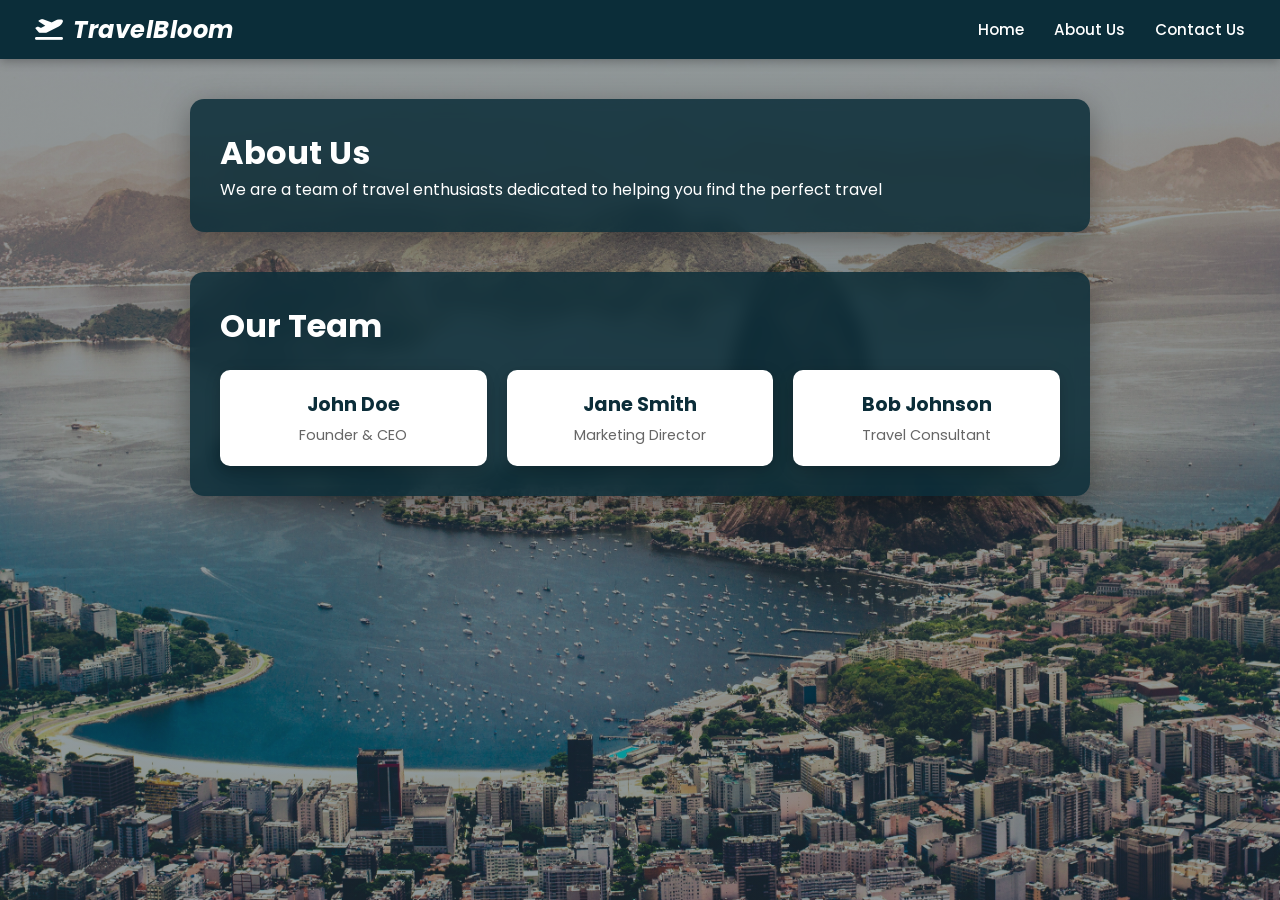
==== about.html @ 739b9e09 "final" ====
<!doctype html>
<html lang="en">

<head>
  <meta charset="UTF-8" />
  <meta name="viewport" content="width=device-width, initial-scale=1.0" />
  <title>About Us - TravelBloom</title>
  <link rel="stylesheet" href="https://cdnjs.cloudflare.com/ajax/libs/font-awesome/6.5.1/css/all.min.css" />
  <link rel="stylesheet" href="style.css" />
</head>

<body>
  <nav>
    <div class="logo-container">
      <i class="fa-solid fa-plane-departure" style="font-size: 1.4rem;"></i>
      <h1>TravelBloom</h1>
    </div>
    <ul>
      <li><a href="travel_recommendation.html">Home</a></li>
      <li><a href="about.html">About Us</a></li>
      <li><a href="contact.html">Contact Us</a></li>
    </ul>
  </nav>
  <div>
    <h1>About Us</h1>
    <p>
      We are a team of travel enthusiasts dedicated to helping you find the
      perfect travel
    </p>
  </div>
  <div>
    <h1>Our Team</h1>
    <div class="row">
      <div class="card">
        <h2>John Doe</h2>
        <p>Founder & CEO</p>
      </div>
      <div class="card">
        <h2>Jane Smith</h2>
        <p>Marketing Director</p>
      </div>
      <div class="card">
        <h2>Bob Johnson</h2>
        <p>Travel Consultant</p>
      </div>
    </div>
  </div>
</body>

</html>
---- style.css ----
@import url('https://fonts.googleapis.com/css2?family=Poppins:wght@300;400;500;600;700&display=swap');

* {
  margin: 0;
  padding: 0;
  box-sizing: border-box;
}

body {
  font-family: 'Poppins', sans-serif;
  min-height: 100vh;
  background: linear-gradient(rgba(10, 30, 45, 0.45), rgba(10, 30, 45, 0.45)),
              url('./image/Rio-de-Janeiro_1.jpg') no-repeat center center fixed;
  background-size: cover;
  color: #ffffff;
  position: relative;
}

/* ==================== NAVBAR ==================== */
nav {
  display: flex;
  justify-content: space-between;
  align-items: center;
  background-color: #0b2d39;
  padding: 12px 35px;
  box-shadow: 0 2px 10px rgba(0, 0, 0, 0.3);
  position: sticky;
  top: 0;
  z-index: 1000;
}

nav .logo-container {
  display: flex;
  align-items: center;
  gap: 10px;
}

nav h1 {
  font-size: 1.5rem;
  font-weight: 700;
  font-style: italic;
  color: #ffffff;
  letter-spacing: 0.5px;
}

nav ul {
  display: flex;
  list-style: none;
  gap: 30px;
}

nav ul li a {
  color: #ffffff;
  text-decoration: none;
  font-size: 0.95rem;
  font-weight: 500;
  transition: color 0.2s ease;
}

nav ul li a:hover {
  color: #2ec4b6;
}

/* ==================== SEARCH FORM ==================== */
#searchForm {
  display: flex;
  align-items: center;
  gap: 8px;
}

.search-input-wrapper {
  position: relative;
  display: flex;
  align-items: center;
}

#searchInput {
  padding: 7px 16px 7px 34px;
  border-radius: 20px;
  border: 1px solid #ccc;
  outline: none;
  font-size: 0.9rem;
  width: 210px;
  background-color: #ffffff;
  color: #333333;
}

.search-icon {
  position: absolute;
  left: 12px;
  color: #197278;
  font-size: 0.85rem;
  pointer-events: none;
}

#searchForm button {
  padding: 7px 16px;
  border-radius: 20px;
  border: none;
  background-color: #197278;
  color: #ffffff;
  font-size: 0.9rem;
  font-weight: 600;
  cursor: pointer;
  transition: background-color 0.2s ease, transform 0.1s ease;
}

#searchForm button:hover {
  background-color: #13585d;
}

#searchForm button:active {
  transform: scale(0.97);
}

/* ==================== SOCIAL SIDEBAR ==================== */
.social-sidebar {
  position: fixed;
  left: 20px;
  top: 55%;
  transform: translateY(-50%);
  display: flex;
  flex-direction: column;
  gap: 22px;
  z-index: 100;
}

.social-sidebar a {
  color: #ffffff;
  font-size: 1.25rem;
  text-decoration: none;
  transition: transform 0.2s ease, color 0.2s ease;
}

.social-sidebar a:hover {
  transform: scale(1.2);
  color: #2ec4b6;
}

/* ==================== HERO SECTION ==================== */
.hero {
  padding: 50px 80px;
  max-width: 600px;
  text-shadow: 0 2px 4px rgba(0, 0, 0, 0.6);
}

.hero h1 {
  font-size: 2.8rem;
  font-weight: 700;
  line-height: 1.2;
  margin-bottom: 15px;
}

.hero p {
  font-size: 1.1rem;
  margin-bottom: 25px;
  line-height: 1.5;
}

.hero button {
  padding: 12px 28px;
  background-color: #197278;
  color: #ffffff;
  border: none;
  border-radius: 25px;
  font-size: 1rem;
  font-weight: 600;
  cursor: pointer;
  box-shadow: 0 4px 10px rgba(0, 0, 0, 0.3);
  transition: background-color 0.2s ease;
}

.hero button:hover {
  background-color: #13585d;
}

/* ==================== RESULTS GRID ==================== */
#results {
  display: grid;
  grid-template-columns: repeat(3, 1fr);
  gap: 24px;
  padding: 30px 60px 50px 80px;
  max-width: 1300px;
  margin: 0 auto;
}

#results .card {
  background: #ffffff;
  border-radius: 12px;
  padding: 14px;
  box-shadow: 0 6px 20px rgba(0, 0, 0, 0.25);
  display: flex;
  flex-direction: column;
  align-items: center;
  text-align: center;
  color: #333333;
  transition: transform 0.2s ease, box-shadow 0.2s ease;
}

#results .card:hover {
  transform: translateY(-4px);
  box-shadow: 0 10px 25px rgba(0, 0, 0, 0.3);
}

#results .card img {
  width: 100%;
  height: 160px;
  object-fit: cover;
  border-radius: 8px;
  margin-bottom: 10px;
}

#results .card h2 {
  font-size: 1.15rem;
  font-weight: 700;
  color: #0b2d39;
  margin: 4px 0 6px 0;
}

#results .card p {
  font-size: 0.82rem;
  color: #444444;
  line-height: 1.4;
}

/* ==================== ABOUT & CONTACT PAGES ==================== */
.content-container,
body > div:not(.hero):not(#results):not(.social-sidebar) {
  max-width: 900px;
  margin: 40px auto;
  padding: 30px;
  background: rgba(11, 45, 57, 0.85);
  backdrop-filter: blur(8px);
  border-radius: 14px;
  box-shadow: 0 8px 30px rgba(0, 0, 0, 0.35);
}

.row {
  display: flex;
  gap: 20px;
  margin-top: 20px;
  flex-wrap: wrap;
}

.row .card {
  flex: 1;
  min-width: 200px;
  background: #ffffff;
  color: #0b2d39;
  padding: 20px;
  border-radius: 10px;
  text-align: center;
  box-shadow: 0 4px 15px rgba(0, 0, 0, 0.2);
}

.row .card h2 {
  font-size: 1.2rem;
  margin-bottom: 6px;
}

.row .card p {
  font-size: 0.9rem;
  color: #666;
}

/* Contact Form */
form label {
  display: block;
  margin-top: 15px;
  margin-bottom: 5px;
  font-weight: 500;
}

form input[type="text"],
form input[type="email"],
form textarea {
  width: 100%;
  padding: 10px 14px;
  border-radius: 6px;
  border: 1px solid #ccc;
  font-family: inherit;
  font-size: 0.95rem;
  background: #fff;
  color: #333;
}

form textarea {
  resize: vertical;
  min-height: 100px;
}

form button[type="submit"] {
  margin-top: 15px;
  padding: 10px 24px;
  background-color: #197278;
  color: white;
  border: none;
  border-radius: 6px;
  font-size: 1rem;
  cursor: pointer;
}

/* ==================== RESPONSIVE DESIGN ==================== */
@media (max-width: 992px) {
  #results {
    grid-template-columns: repeat(2, 1fr);
    padding: 20px 30px 40px 60px;
  }
}

@media (max-width: 650px) {
  nav {
    flex-direction: column;
    gap: 15px;
    padding: 15px 20px;
  }
  
  nav ul {
    gap: 15px;
  }
  
  #results {
    grid-template-columns: 1fr;
    padding: 20px;
  }

  .social-sidebar {
    display: none;
  }
}
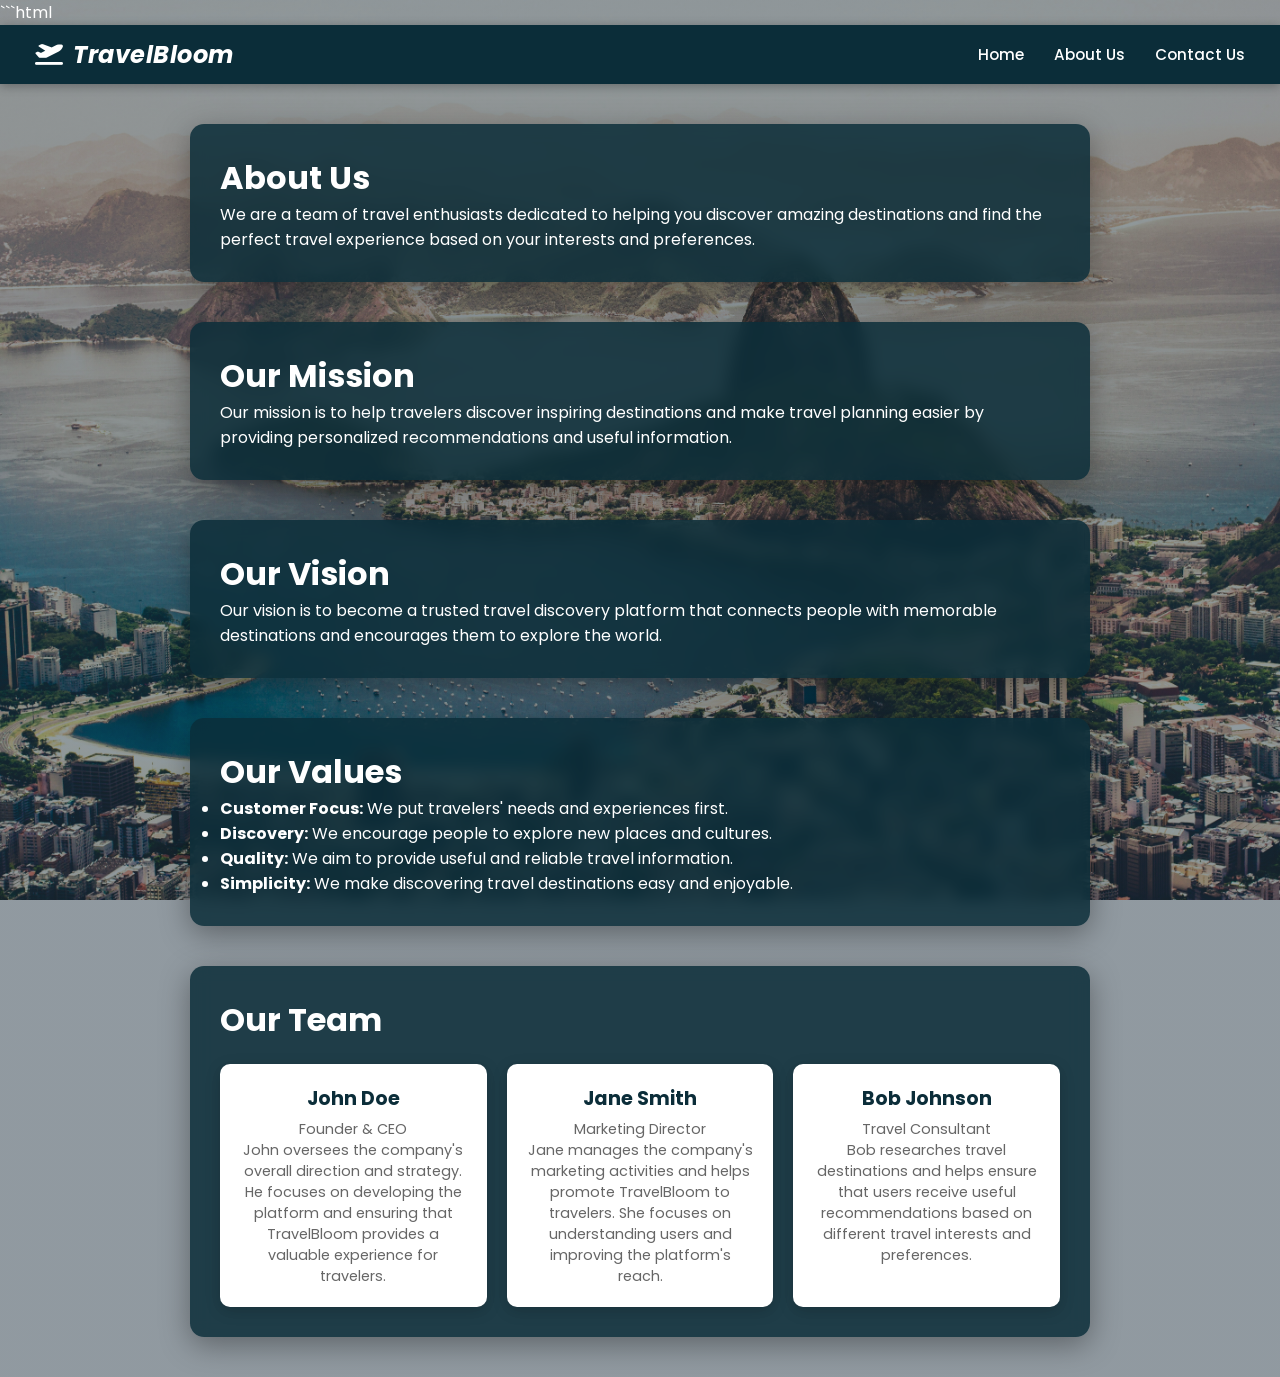
==== commit 5059fc14: "edit about us" ====
--- a/about.html
+++ b/about.html
@@ -1,3 +1,4 @@
+```html
 <!doctype html>
 <html lang="en">
 
@@ -5,46 +6,121 @@
   <meta charset="UTF-8" />
   <meta name="viewport" content="width=device-width, initial-scale=1.0" />
   <title>About Us - TravelBloom</title>
+
   <link rel="stylesheet" href="https://cdnjs.cloudflare.com/ajax/libs/font-awesome/6.5.1/css/all.min.css" />
+
   <link rel="stylesheet" href="style.css" />
 </head>
 
 <body>
+
   <nav>
     <div class="logo-container">
       <i class="fa-solid fa-plane-departure" style="font-size: 1.4rem;"></i>
       <h1>TravelBloom</h1>
     </div>
+
     <ul>
-      <li><a href="travel_recommendation.html">Home</a></li>
+      <li><a href="index.html">Home</a></li>
       <li><a href="about.html">About Us</a></li>
       <li><a href="contact.html">Contact Us</a></li>
     </ul>
   </nav>
+
   <div>
     <h1>About Us</h1>
+
     <p>
-      We are a team of travel enthusiasts dedicated to helping you find the
-      perfect travel
+      We are a team of travel enthusiasts dedicated to helping you discover
+      amazing destinations and find the perfect travel experience based on
+      your interests and preferences.
     </p>
   </div>
+
+  <div>
+    <h1>Our Mission</h1>
+
+    <p>
+      Our mission is to help travelers discover inspiring destinations and
+      make travel planning easier by providing personalized recommendations
+      and useful information.
+    </p>
+  </div>
+
+  <div>
+    <h1>Our Vision</h1>
+
+    <p>
+      Our vision is to become a trusted travel discovery platform that
+      connects people with memorable destinations and encourages them to
+      explore the world.
+    </p>
+  </div>
+
+  <div>
+    <h1>Our Values</h1>
+
+    <ul>
+      <li>
+        <strong>Customer Focus:</strong>
+        We put travelers' needs and experiences first.
+      </li>
+
+      <li>
+        <strong>Discovery:</strong>
+        We encourage people to explore new places and cultures.
+      </li>
+
+      <li>
+        <strong>Quality:</strong>
+        We aim to provide useful and reliable travel information.
+      </li>
+
+      <li>
+        <strong>Simplicity:</strong>
+        We make discovering travel destinations easy and enjoyable.
+      </li>
+    </ul>
+  </div>
+
   <div>
     <h1>Our Team</h1>
+
     <div class="row">
+
       <div class="card">
         <h2>John Doe</h2>
         <p>Founder & CEO</p>
+        <p>
+          John oversees the company's overall direction and strategy.
+          He focuses on developing the platform and ensuring that
+          TravelBloom provides a valuable experience for travelers.
+        </p>
       </div>
+
       <div class="card">
         <h2>Jane Smith</h2>
         <p>Marketing Director</p>
+        <p>
+          Jane manages the company's marketing activities and helps
+          promote TravelBloom to travelers. She focuses on understanding
+          users and improving the platform's reach.
+        </p>
       </div>
+
       <div class="card">
         <h2>Bob Johnson</h2>
         <p>Travel Consultant</p>
+        <p>
+          Bob researches travel destinations and helps ensure that users
+          receive useful recommendations based on different travel
+          interests and preferences.
+        </p>
       </div>
+
     </div>
   </div>
+
 </body>
 
 </html>
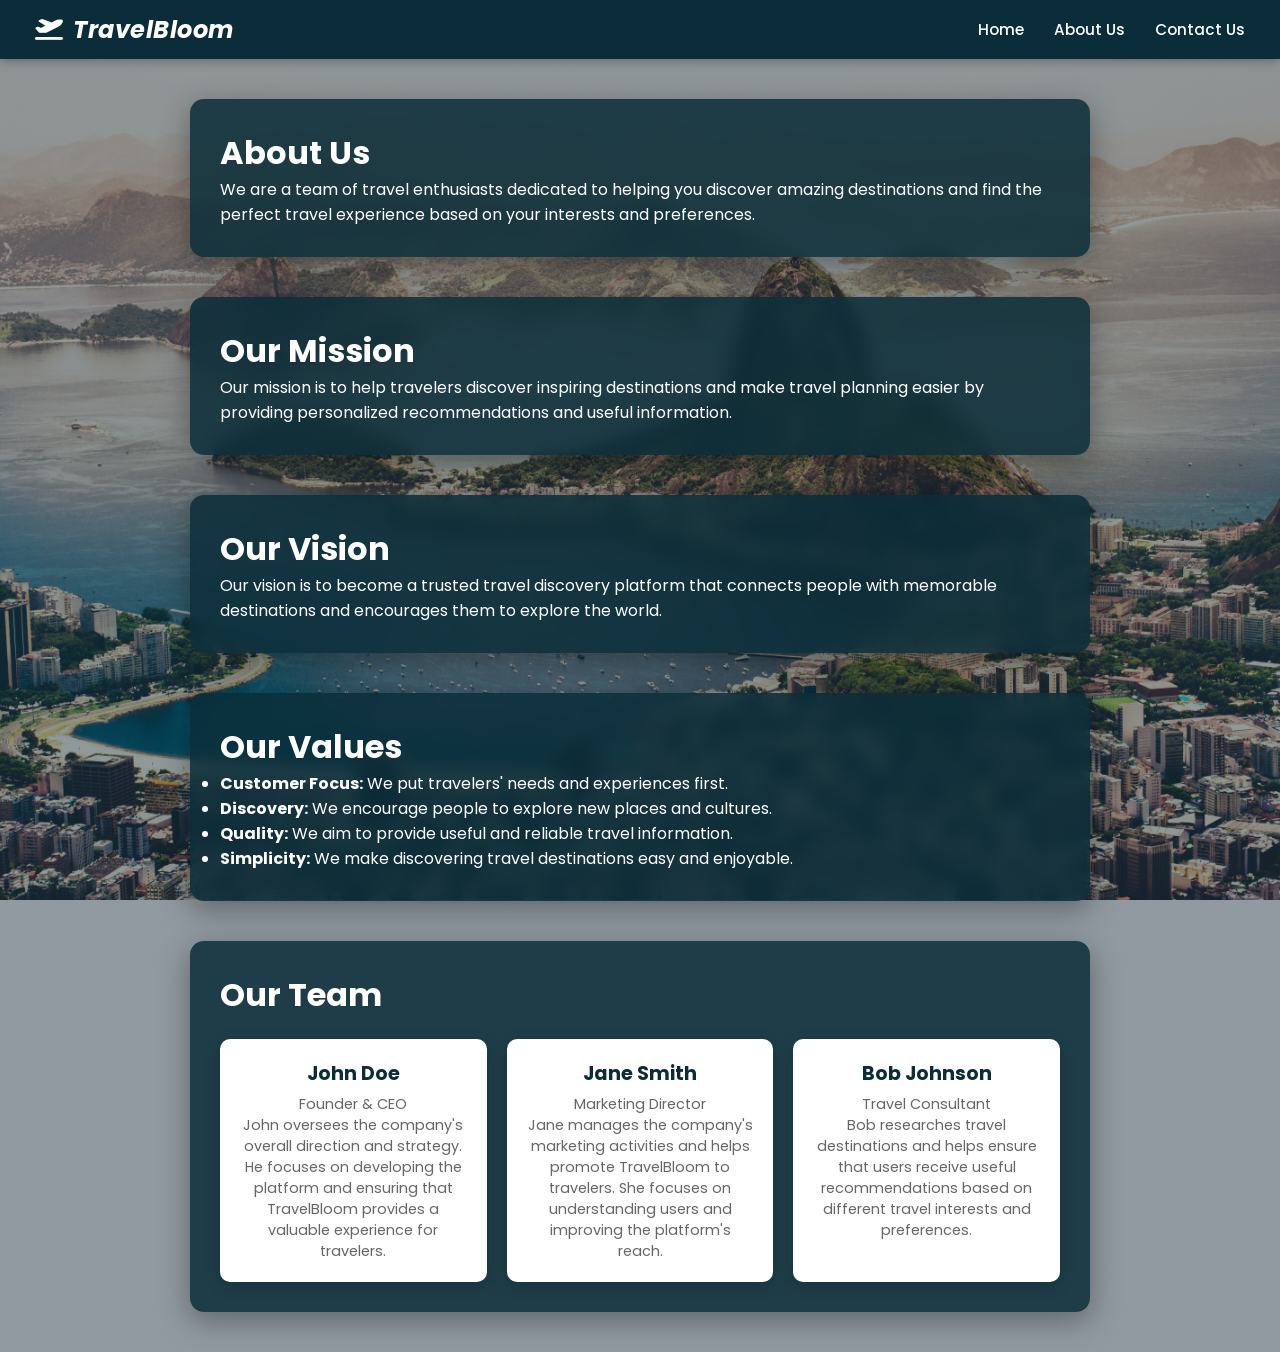
==== commit 188bd7de: "fix: remove stray markdown" ====
--- a/about.html
+++ b/about.html
@@ -1,4 +1,3 @@
-```html
 <!doctype html>
 <html lang="en">
 
